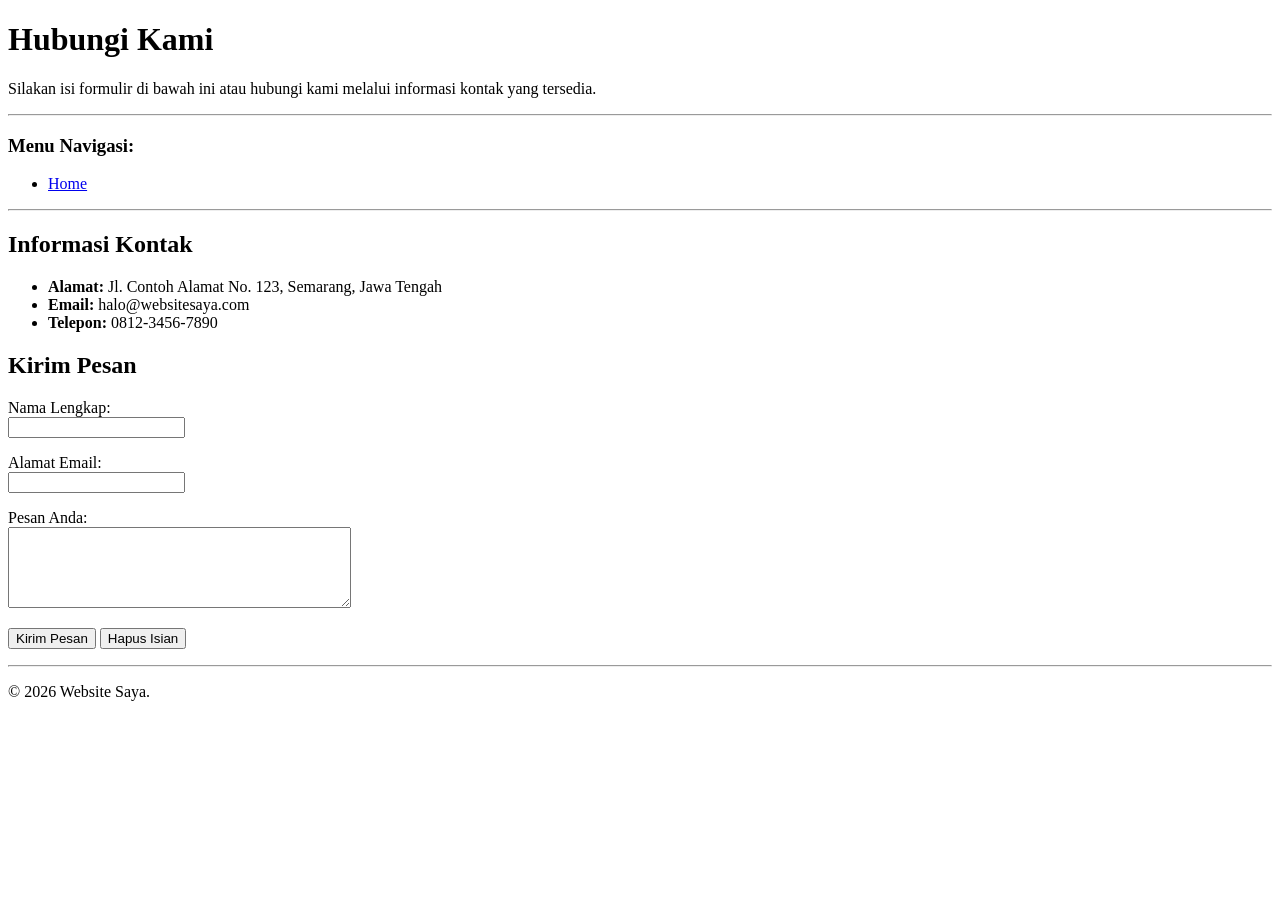
==== Contact.html @ 53805cd4 "add navigation" ====
<!DOCTYPE html>
<html lang="id">
<head>
    <meta charset="UTF-8">
    <meta name="viewport" content="width=device-width, initial-scale=1.0">
    <title>Kontak Kami</title>
</head>
<body>

    <header>
        <h1>Hubungi Kami</h1>
        <p>Silakan isi formulir di bawah ini atau hubungi kami melalui informasi kontak yang tersedia.</p>
        <hr>
    </header>

    <nav>
        <h3>Menu Navigasi:</h3>
        <ul>
            <li><a href="index.html">Home</a></li>
           
        </ul>
        <hr>
    </nav>

    <main>
        <h2>Informasi Kontak</h2>
        <ul>
            <li><strong>Alamat:</strong> Jl. Contoh Alamat No. 123, Semarang, Jawa Tengah</li>
            <li><strong>Email:</strong> halo@websitesaya.com</li>
            <li><strong>Telepon:</strong> 0812-3456-7890</li>
        </ul>

        <h2>Kirim Pesan</h2>
        <form action="#" method="POST">
            <p>
                <label for="nama">Nama Lengkap:</label><br>
                <input type="text" id="nama" name="nama" required>
            </p>
            <p>
                <label for="email">Alamat Email:</label><br>
                <input type="email" id="email" name="email" required>
            </p>
            <p>
                <label for="pesan">Pesan Anda:</label><br>
                <textarea id="pesan" name="pesan" rows="5" cols="40" required></textarea>
            </p>
            <p>
                <button type="submit">Kirim Pesan</button>
                <button type="reset">Hapus Isian</button>
            </p>
        </form>
        <hr>
    </main>

    <footer>
        <p>&copy; 2026 Website Saya.</p>
    </footer>

</body>
</html>
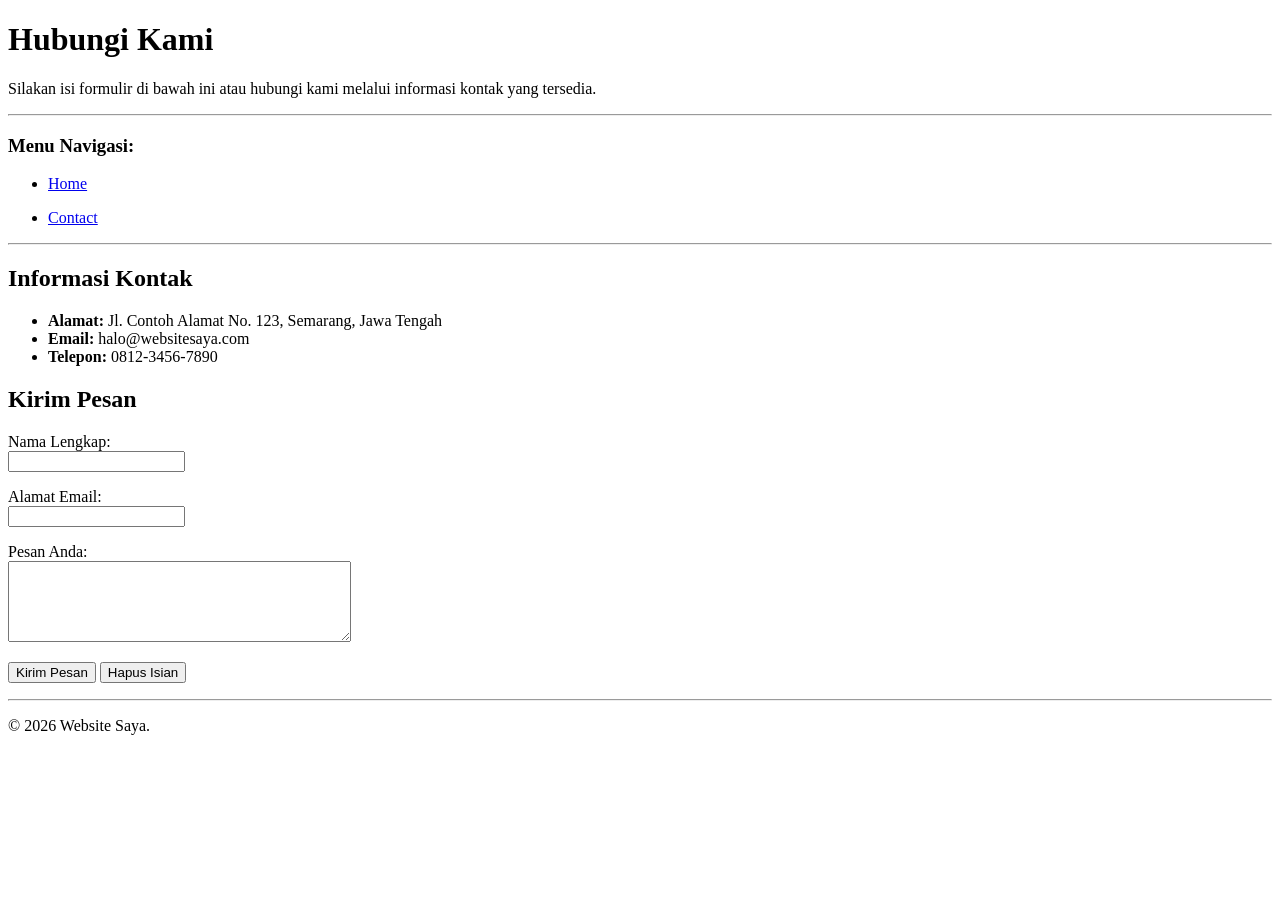
==== commit 41171818: "add form" ====
--- a/Contact.html
+++ b/Contact.html
@@ -17,7 +17,9 @@
         <h3>Menu Navigasi:</h3>
         <ul>
             <li><a href="index.html">Home</a></li>
-           
+        </ul>
+        <ul>
+            <li><a href="Contact.html">Contact</a></li>
         </ul>
         <hr>
     </nav>
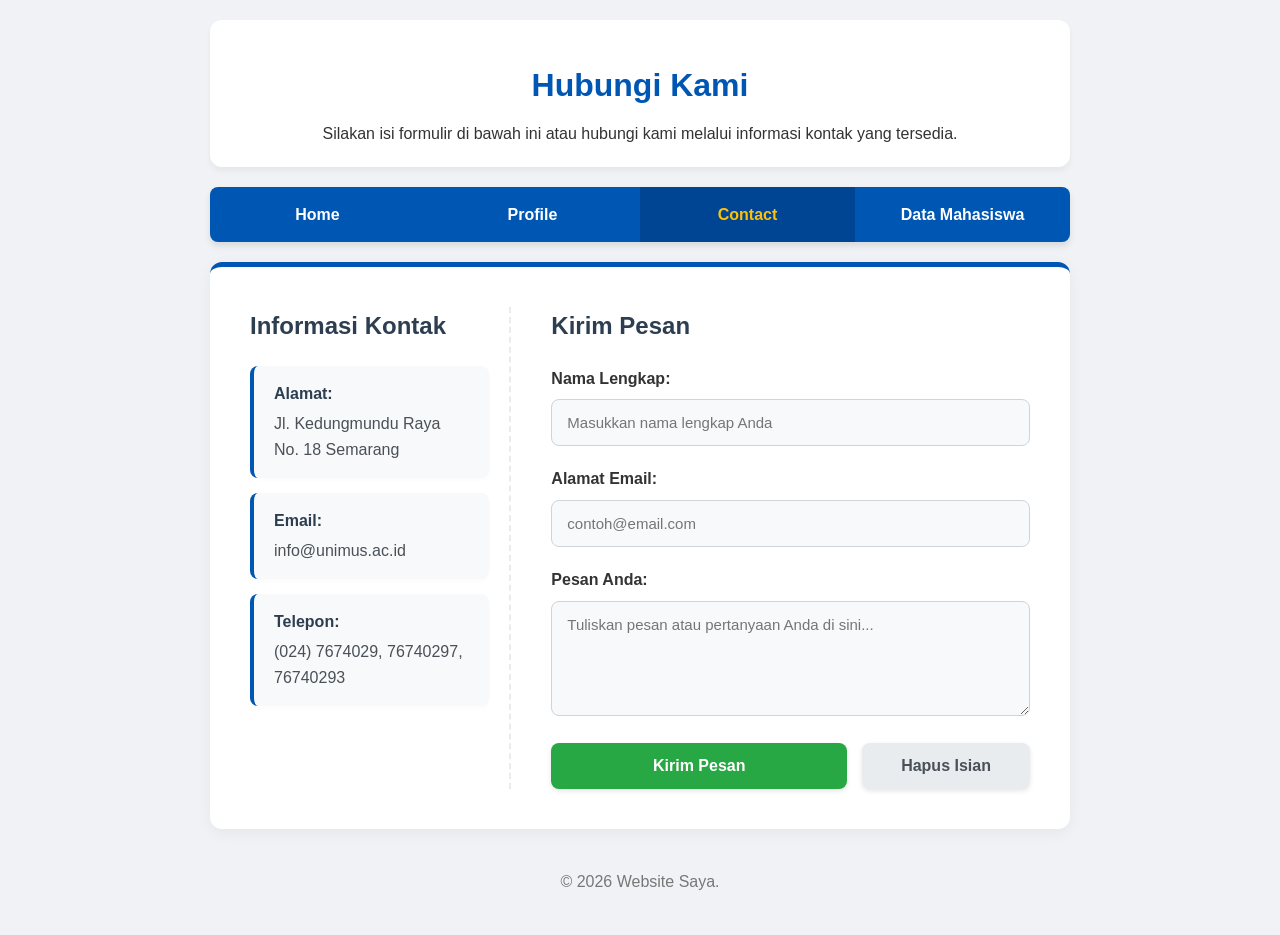
==== commit 0b81f1e5: "Update Css dan Struktur, untuk wekkly" ====
--- a/Contact.html
+++ b/Contact.html
@@ -4,59 +4,69 @@
     <meta charset="UTF-8">
     <meta name="viewport" content="width=device-width, initial-scale=1.0">
     <title>Kontak Kami</title>
+    <link rel="stylesheet" href="CSS/contact.css">
 </head>
 <body>
+    <div class="container">
+        
+        <header class="site-header">
+            <h1>Hubungi Kami</h1>
+            <p>Silakan isi formulir di bawah ini atau hubungi kami melalui informasi kontak yang tersedia.</p>
+        </header>
 
-    <header>
-        <h1>Hubungi Kami</h1>
-        <p>Silakan isi formulir di bawah ini atau hubungi kami melalui informasi kontak yang tersedia.</p>
-        <hr>
-    </header>
+        <nav class="site-nav">
+            <ul>
+                <li><a href="index.html">Home</a></li>
+                <li><a href="Profile.html">Profile</a></li>
+                <li><a href="Contact.html" class="active ">Contact</a></li>
+                <li><a href="mahasiswa.html">Data Mahasiswa</a></li>
+            </ul>
+        </nav>
 
-    <nav>
-        <h3>Menu Navigasi:</h3>
-        <ul>
-            <li><a href="index.html">Home</a></li>
-        </ul>
-        <ul>
-            <li><a href="Contact.html">Contact</a></li>
-        </ul>
-        <hr>
-    </nav>
+        <main class="site-content">
+            <div class="contact-wrapper">
+                
+                <section class="contact-info">
+                    <h2>Informasi Kontak</h2>
+                    <ul class="info-list">
+                        <li><strong>Alamat:</strong><br> Jl. Kedungmundu Raya No. 18 Semarang</li>
+                        <li><strong>Email:</strong><br> info@unimus.ac.id</li>
+                        <li><strong>Telepon:</strong><br> (024) 7674029, 76740297, 76740293</li>
+                    </ul>
+                </section>
 
-    <main>
-        <h2>Informasi Kontak</h2>
-        <ul>
-            <li><strong>Alamat:</strong> Jl. Contoh Alamat No. 123, Semarang, Jawa Tengah</li>
-            <li><strong>Email:</strong> halo@websitesaya.com</li>
-            <li><strong>Telepon:</strong> 0812-3456-7890</li>
-        </ul>
+                <section class="contact-form">
+                    <h2>Kirim Pesan</h2>
+                    <form action="#" method="POST">
+                        <div class="form-group">
+                            <label for="nama">Nama Lengkap:</label>
+                            <input type="text" id="nama" name="nama" placeholder="Masukkan nama lengkap Anda" required>
+                        </div>
+                        
+                        <div class="form-group">
+                            <label for="email">Alamat Email:</label>
+                            <input type="email" id="email" name="email" placeholder="contoh@email.com" required>
+                        </div>
+                        
+                        <div class="form-group">
+                            <label for="pesan">Pesan Anda:</label>
+                            <textarea id="pesan" name="pesan" rows="5" placeholder="Tuliskan pesan atau pertanyaan Anda di sini..." required></textarea>
+                        </div>
+                        
+                        <div class="form-actions">
+                            <button type="submit" class="btn-submit">Kirim Pesan</button>
+                            <button type="reset" class="btn-reset">Hapus Isian</button>
+                        </div>
+                    </form>
+                </section>
 
-        <h2>Kirim Pesan</h2>
-        <form action="#" method="POST">
-            <p>
-                <label for="nama">Nama Lengkap:</label><br>
-                <input type="text" id="nama" name="nama" required>
-            </p>
-            <p>
-                <label for="email">Alamat Email:</label><br>
-                <input type="email" id="email" name="email" required>
-            </p>
-            <p>
-                <label for="pesan">Pesan Anda:</label><br>
-                <textarea id="pesan" name="pesan" rows="5" cols="40" required></textarea>
-            </p>
-            <p>
-                <button type="submit">Kirim Pesan</button>
-                <button type="reset">Hapus Isian</button>
-            </p>
-        </form>
-        <hr>
-    </main>
+            </div>
+        </main>
 
-    <footer>
-        <p>&copy; 2026 Website Saya.</p>
-    </footer>
+        <footer class="site-footer">
+            <p>&copy; 2026 Website Saya.</p>
+        </footer>
 
+    </div>
 </body>
 </html>
--- a/CSS/contact.css
+++ b/CSS/contact.css
@@ -0,0 +1,242 @@
+/* =========================================
+   1. PENGATURAN DASAR & LAYOUT UTAMA
+========================================= */
+* {
+    margin: 0;
+    padding: 0;
+    box-sizing: border-box;
+}
+
+body {
+    font-family: 'Segoe UI', Tahoma, Geneva, Verdana, sans-serif;
+    background-color: #f0f2f5; /* Latar belakang abu-abu terang */
+    color: #333333;
+    line-height: 1.6;
+    display: flex;
+    flex-direction: column;
+    min-height: 100vh;
+}
+
+.container {
+    max-width: 900px;
+    margin: 20px auto;
+    width: 100%;
+    padding: 0 20px;
+}
+
+/* =========================================
+   2. HEADER & FOOTER
+========================================= */
+.site-header {
+    text-align: center;
+    padding: 40px 20px 20px;
+    background-color: #ffffff;
+    border-radius: 12px;
+    box-shadow: 0 4px 6px rgba(0,0,0,0.05);
+    margin-bottom: 20px;
+}
+
+.site-header h1 {
+    color: #0056b3;
+    margin-bottom: 10px;
+}
+
+.site-footer {
+    text-align: center;
+    padding: 20px;
+    color: #777777;
+    margin-top: auto;
+}
+
+/* =========================================
+   3. MENU NAVIGASI
+========================================= */
+.site-nav {
+    background-color: #0056b3;
+    border-radius: 8px;
+    overflow: hidden;
+    margin-bottom: 20px;
+    box-shadow: 0 4px 6px rgba(0,0,0,0.1);
+}
+
+.site-nav ul {
+    list-style: none;
+    display: flex;
+    justify-content: center;
+    flex-wrap: wrap; 
+}
+
+.site-nav li {
+    flex: 1;
+    text-align: center;
+}
+
+.site-nav a {
+    display: block;
+    color: #ffffff;
+    text-decoration: none;
+    padding: 15px 20px;
+    font-weight: 600;
+    transition: background-color 0.3s ease;
+}
+
+.site-nav a:hover, .site-nav a.active {
+    background-color: #004494;
+    color: #ffc107;
+}
+
+/* =========================================
+   4. LAYOUT HALAMAN KONTAK 
+========================================= */
+.contact-wrapper {
+    display: flex;
+    flex-wrap: wrap;
+    gap: 40px;
+    background-color: #ffffff;
+    padding: 40px;
+    border-radius: 12px;
+    box-shadow: 0 4px 15px rgba(0,0,0,0.05);
+    margin-bottom: 20px;
+    border-top: 5px solid #0056b3;
+}
+
+/* --- Bagian Kiri: Informasi Kontak --- */
+.contact-info {
+    flex: 1;
+    min-width: 250px;
+    padding-right: 20px;
+    border-right: 2px dashed #e9ecef;
+}
+
+.contact-info h2 {
+    margin-bottom: 20px;
+    color: #2c3e50;
+}
+
+.info-list {
+    list-style: none;
+    padding: 0;
+}
+
+.info-list li {
+    background-color: #f8f9fa;
+    margin-bottom: 15px;
+    padding: 15px 20px;
+    border-radius: 8px;
+    border-left: 4px solid #0056b3;
+    color: #495057;
+    line-height: 1.6;
+    box-shadow: 0 2px 4px rgba(0,0,0,0.02);
+}
+
+.info-list li strong {
+    color: #2c3e50;
+    display: inline-block;
+    margin-bottom: 5px;
+}
+
+/* --- Bagian Kanan: Formulir --- */
+.contact-form {
+    flex: 2;
+    min-width: 300px;
+}
+
+.contact-form h2 {
+    margin-bottom: 20px;
+    color: #2c3e50;
+}
+
+.form-group {
+    margin-bottom: 20px;
+}
+
+.form-group label {
+    display: block;
+    margin-bottom: 8px;
+    font-weight: 600;
+    color: #333333;
+}
+
+.form-group input, 
+.form-group textarea {
+    width: 100%;
+    padding: 14px 15px;
+    background-color: #f8f9fa;
+    border: 1px solid #ced4da;
+    border-radius: 8px;
+    font-size: 15px;
+    font-family: inherit;
+    color: #495057;
+    transition: all 0.3s ease;
+}
+
+.form-group input:focus, 
+.form-group textarea:focus {
+    outline: none;
+    background-color: #ffffff;
+    border-color: #0056b3;
+    box-shadow: 0 0 0 4px rgba(0, 86, 179, 0.1);
+}
+
+/* --- Desain Tombol Formulir --- */
+.form-actions {
+    display: flex;
+    gap: 15px;
+    margin-top: 10px;
+}
+
+.btn-submit, .btn-reset {
+    padding: 14px 20px;
+    font-size: 16px;
+    font-weight: bold;
+    border: none;
+    border-radius: 8px;
+    cursor: pointer;
+    transition: all 0.3s ease;
+    box-shadow: 0 2px 5px rgba(0,0,0,0.1);
+}
+
+.btn-submit {
+    background-color: #28a745;
+    color: #ffffff;
+    flex: 2;
+}
+
+.btn-submit:hover {
+    background-color: #218838;
+    box-shadow: 0 4px 8px rgba(40, 167, 69, 0.3);
+}
+
+.btn-reset {
+    background-color: #e9ecef;
+    color: #495057;
+    flex: 1;
+}
+
+.btn-reset:hover {
+    background-color: #ced4da;
+    color: #212529;
+}
+
+.btn-submit:active, .btn-reset:active {
+    transform: scale(0.97);
+}
+
+/* --- Responsif untuk Layar HP --- */
+@media (max-width: 768px) {
+    .contact-wrapper {
+        flex-direction: column;
+        padding: 25px;
+    }
+    
+    .contact-info {
+        border-right: none;
+        border-bottom: 2px dashed #e9ecef;
+        padding-right: 0;
+        padding-bottom: 30px;
+    }
+    
+    .form-actions {
+        flex-direction: column;
+    }
+}
